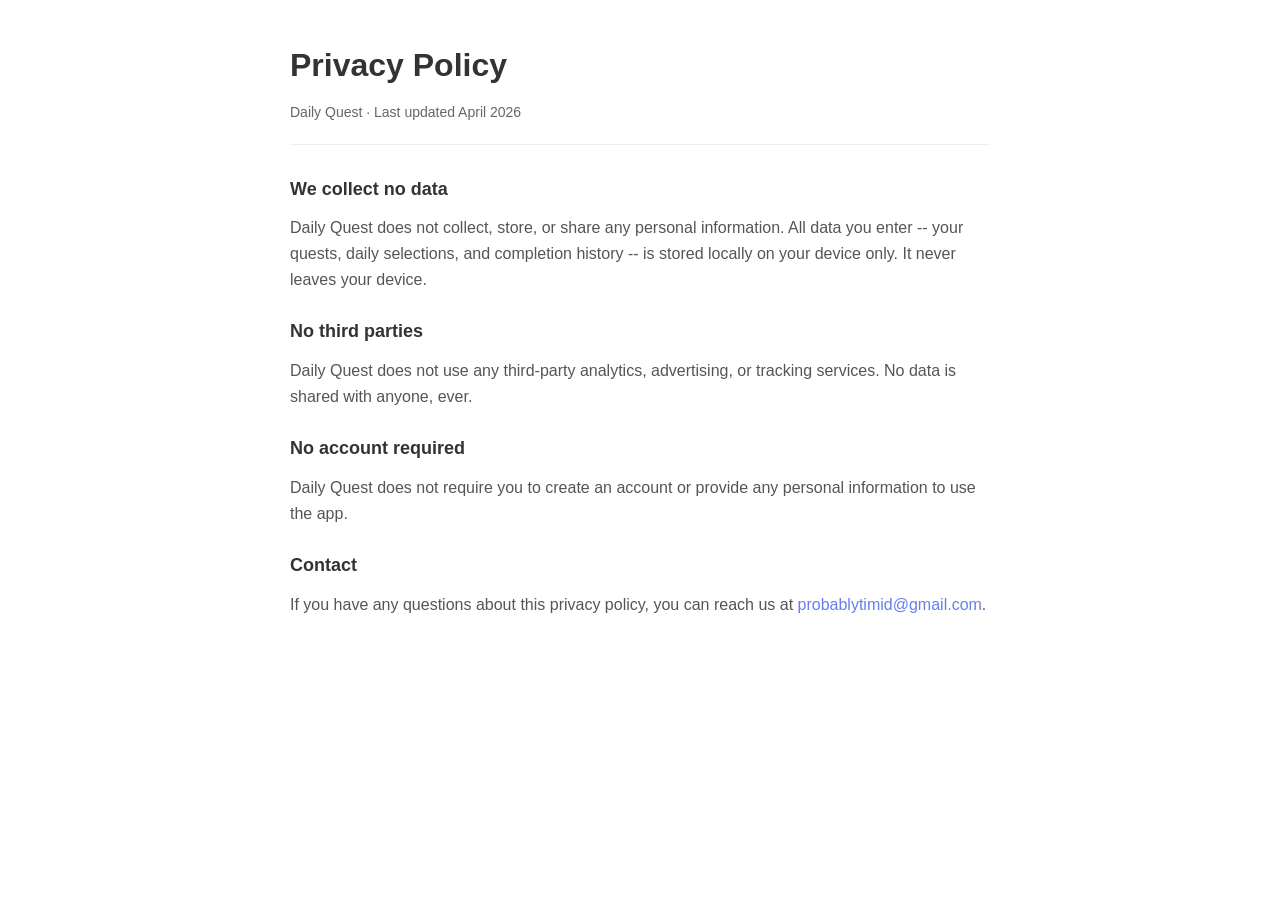
==== index.html @ b24b47f6 "Add privacy policy page and app icon Add a new static privacy policy page (index.html) for Daily Que" ====
<!DOCTYPE html>
<html lang="en">
<head>
    <meta charset="UTF-8">
    <meta name="viewport" content="width=device-width, initial-scale=1.0">
    <title>Daily Quest - Privacy Policy</title>
    <link rel="icon" href="AppIcon.png">
    <style>
        * {
            margin: 0;
            padding: 0;
            box-sizing: border-box;
        }
        
        body {
            font-family: -apple-system, BlinkMacSystemFont, 'Segoe UI', 'Roboto', 'Oxygen', 'Ubuntu', 'Cantarell', sans-serif;
            background: white;
            color: #333;
            line-height: 1.6;
            padding: 40px 20px;
        }
        
        .container {
            max-width: 700px;
            margin: 0 auto;
        }
        
        h1 {
            font-size: 32px;
            font-weight: 600;
            margin-bottom: 10px;
        }
        
        .meta {
            color: #666;
            font-size: 14px;
            margin-bottom: 30px;
            border-bottom: 1px solid #eee;
            padding-bottom: 20px;
        }
        
        h2 {
            font-size: 18px;
            font-weight: 600;
            margin-top: 25px;
            margin-bottom: 12px;
        }
        
        p {
            margin-bottom: 15px;
            color: #555;
        }
        
        a {
            color: #667eea;
            text-decoration: none;
        }
        
        a:hover {
            text-decoration: underline;
        }
    </style>
</head>
<body>
    <div class="container">
        <h1>Privacy Policy</h1>
        <div class="meta">
            Daily Quest · Last updated April 2026
        </div>
        
        <h2>We collect no data</h2>
        <p>Daily Quest does not collect, store, or share any personal information. All data you enter -- your quests, daily selections, and completion history -- is stored locally on your device only. It never leaves your device.</p>
        
        <h2>No third parties</h2>
        <p>Daily Quest does not use any third-party analytics, advertising, or tracking services. No data is shared with anyone, ever.</p>
        
        <h2>No account required</h2>
        <p>Daily Quest does not require you to create an account or provide any personal information to use the app.</p>
        
        <h2>Contact</h2>
        <p>If you have any questions about this privacy policy, you can reach us at <a href="mailto:probablytimid@gmail.com">probablytimid@gmail.com</a>.</p>
    </div>
</body>
</html>
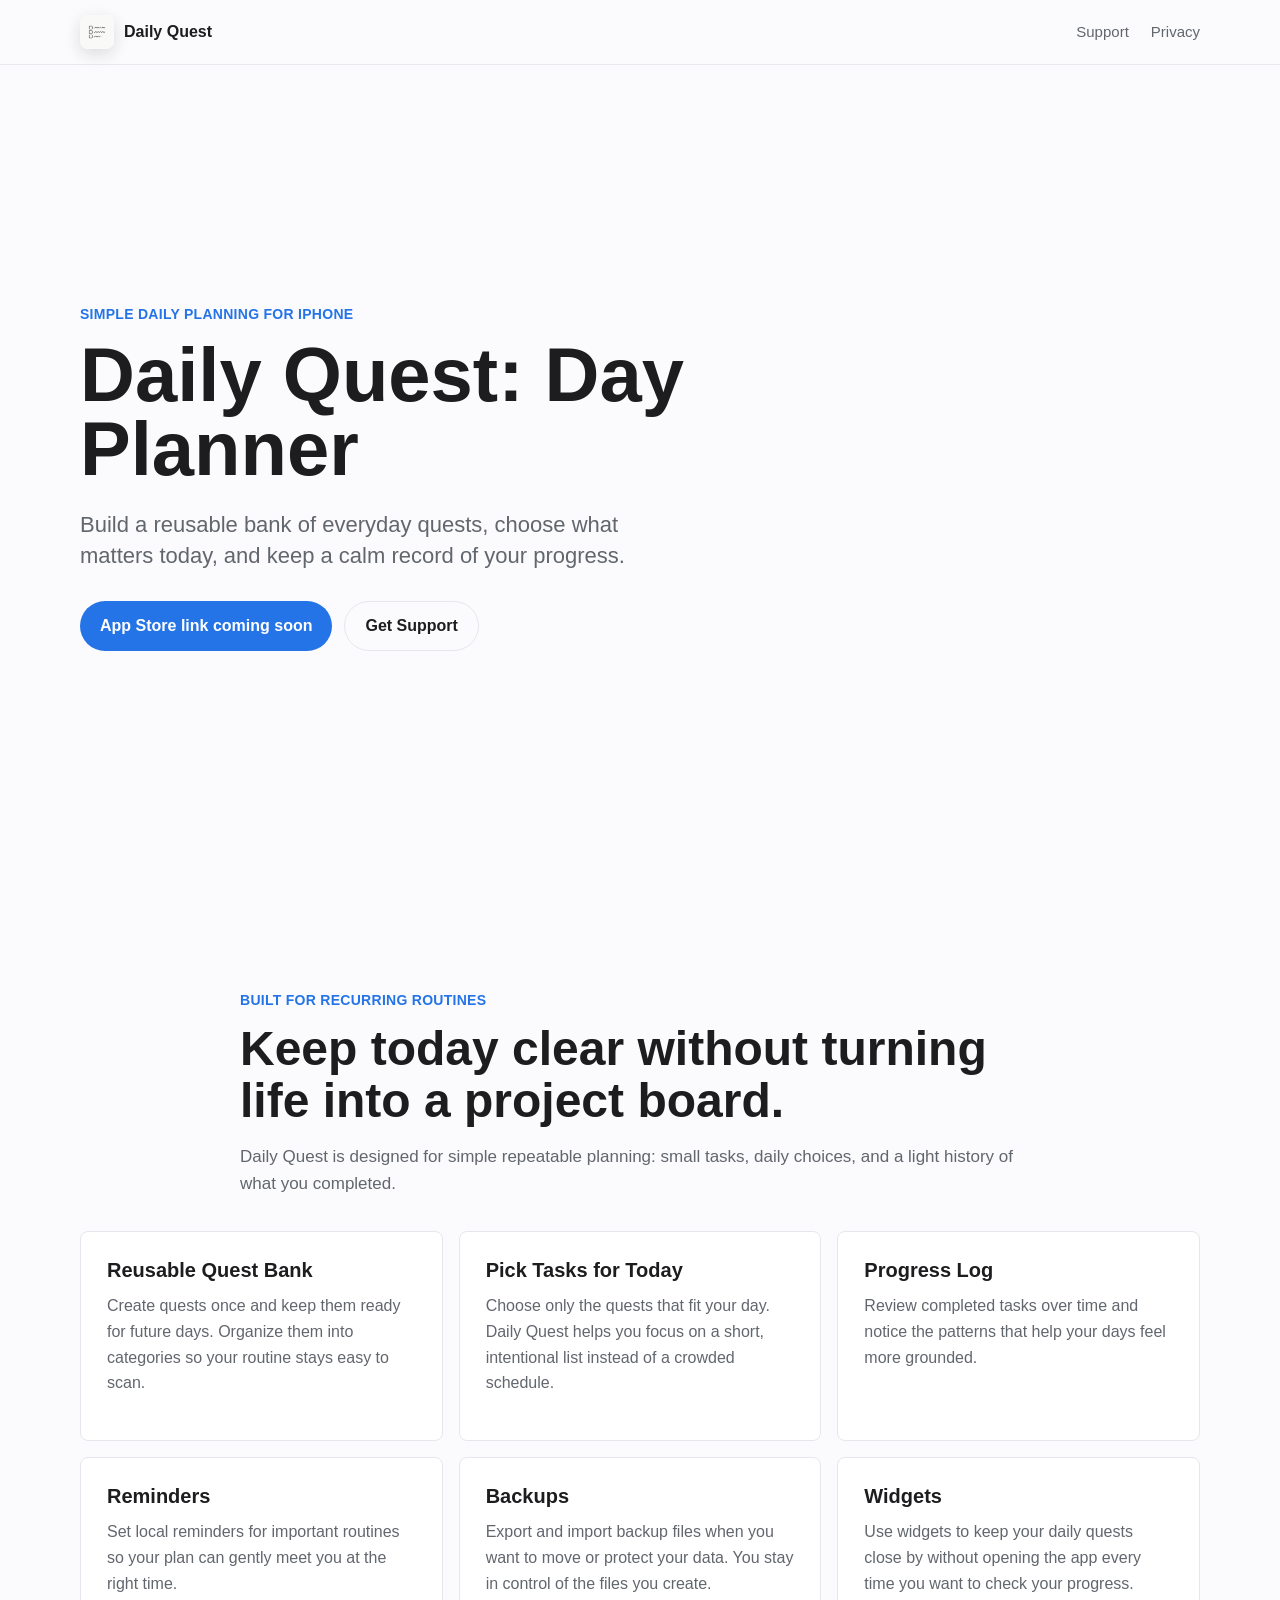
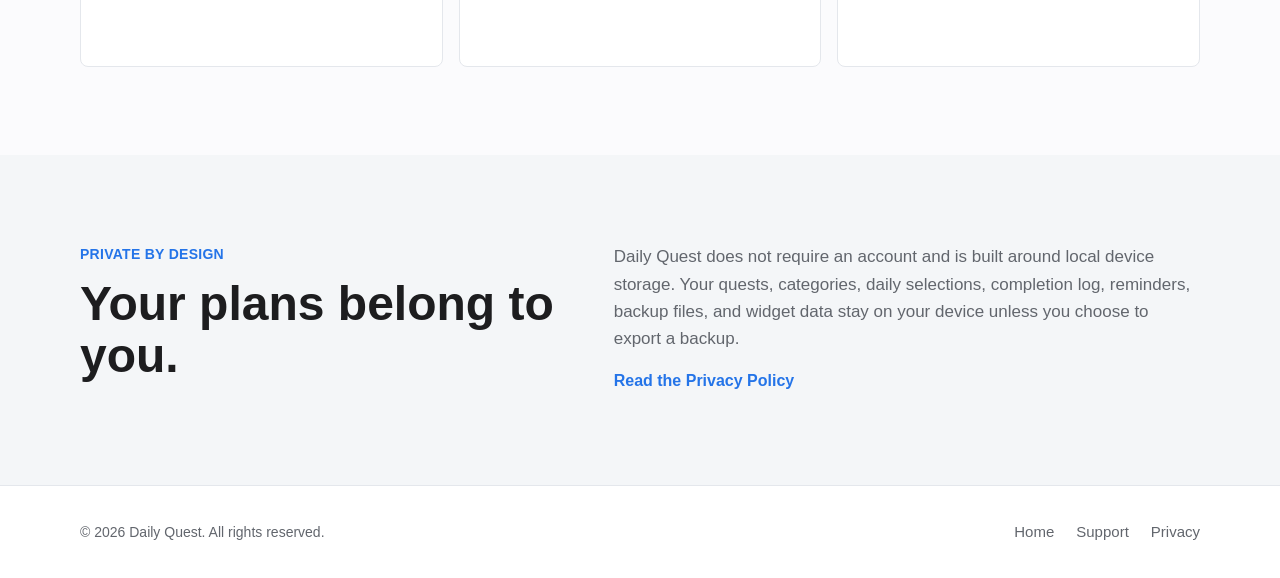
==== commit acd7118f: "Add landing, support, privacy and styles Replace the simple privacy-only index with a full landing p" ====
--- a/index.html
+++ b/index.html
@@ -3,82 +3,101 @@
 <head>
     <meta charset="UTF-8">
     <meta name="viewport" content="width=device-width, initial-scale=1.0">
-    <title>Daily Quest - Privacy Policy</title>
+    <meta name="description" content="Daily Quest: Day Planner is a lightweight iOS app for recurring daily planning, reminders, progress logs, backups, and widgets.">
+    <title>Daily Quest: Day Planner</title>
     <link rel="icon" href="AppIcon.png">
-    <style>
-        * {
-            margin: 0;
-            padding: 0;
-            box-sizing: border-box;
-        }
-        
-        body {
-            font-family: -apple-system, BlinkMacSystemFont, 'Segoe UI', 'Roboto', 'Oxygen', 'Ubuntu', 'Cantarell', sans-serif;
-            background: white;
-            color: #333;
-            line-height: 1.6;
-            padding: 40px 20px;
-        }
-        
-        .container {
-            max-width: 700px;
-            margin: 0 auto;
-        }
-        
-        h1 {
-            font-size: 32px;
-            font-weight: 600;
-            margin-bottom: 10px;
-        }
-        
-        .meta {
-            color: #666;
-            font-size: 14px;
-            margin-bottom: 30px;
-            border-bottom: 1px solid #eee;
-            padding-bottom: 20px;
-        }
-        
-        h2 {
-            font-size: 18px;
-            font-weight: 600;
-            margin-top: 25px;
-            margin-bottom: 12px;
-        }
-        
-        p {
-            margin-bottom: 15px;
-            color: #555;
-        }
-        
-        a {
-            color: #667eea;
-            text-decoration: none;
-        }
-        
-        a:hover {
-            text-decoration: underline;
-        }
-    </style>
+    <link rel="apple-touch-icon" href="AppIcon.png">
+    <link rel="stylesheet" href="styles.css">
 </head>
 <body>
-    <div class="container">
-        <h1>Privacy Policy</h1>
-        <div class="meta">
-            Daily Quest · Last updated April 2026
+    <header class="site-header">
+        <nav class="nav container" aria-label="Main navigation">
+            <a class="brand" href="index.html" aria-label="Daily Quest home">
+                <img src="AppIcon.png" alt="" class="brand-icon">
+                <span>Daily Quest</span>
+            </a>
+            <div class="nav-links">
+                <a href="support.html">Support</a>
+                <a href="privacy.html">Privacy</a>
+            </div>
+        </nav>
+    </header>
+
+    <main>
+        <section class="hero container">
+            <div class="hero-copy">
+                <p class="eyebrow">Simple daily planning for iPhone</p>
+                <h1>Daily Quest: Day Planner</h1>
+                <p class="hero-subtitle">Build a reusable bank of everyday quests, choose what matters today, and keep a calm record of your progress.</p>
+                <div class="hero-actions">
+                    <!-- Replace the App Store button link with your App Store URL when your listing is ready. -->
+                    <a class="button button-primary" href="#" aria-label="App Store link placeholder">App Store link coming soon</a>
+                    <a class="button button-secondary" href="support.html">Get Support</a>
+                </div>
+            </div>
+            <div class="hero-visual" aria-hidden="true">
+                <!-- Replace this placeholder with a real Daily Quest app screenshot when available. -->
+            </div>
+        </section>
+
+        <section class="section">
+            <div class="container section-heading">
+                <p class="eyebrow">Built for recurring routines</p>
+                <h2>Keep today clear without turning life into a project board.</h2>
+                <p>Daily Quest is designed for simple repeatable planning: small tasks, daily choices, and a light history of what you completed.</p>
+            </div>
+
+            <div class="container feature-grid">
+                <article class="feature-card">
+                    <h3>Reusable Quest Bank</h3>
+                    <p>Create quests once and keep them ready for future days. Organize them into categories so your routine stays easy to scan.</p>
+                </article>
+                <article class="feature-card">
+                    <h3>Pick Tasks for Today</h3>
+                    <p>Choose only the quests that fit your day. Daily Quest helps you focus on a short, intentional list instead of a crowded schedule.</p>
+                </article>
+                <article class="feature-card">
+                    <h3>Progress Log</h3>
+                    <p>Review completed tasks over time and notice the patterns that help your days feel more grounded.</p>
+                </article>
+                <article class="feature-card">
+                    <h3>Reminders</h3>
+                    <p>Set local reminders for important routines so your plan can gently meet you at the right time.</p>
+                </article>
+                <article class="feature-card">
+                    <h3>Backups</h3>
+                    <p>Export and import backup files when you want to move or protect your data. You stay in control of the files you create.</p>
+                </article>
+                <article class="feature-card">
+                    <h3>Widgets</h3>
+                    <p>Use widgets to keep your daily quests close by without opening the app every time you want to check your progress.</p>
+                </article>
+            </div>
+        </section>
+
+        <section class="section section-soft">
+            <div class="container split">
+                <div>
+                    <p class="eyebrow">Private by design</p>
+                    <h2>Your plans belong to you.</h2>
+                </div>
+                <div>
+                    <p>Daily Quest does not require an account and is built around local device storage. Your quests, categories, daily selections, completion log, reminders, backup files, and widget data stay on your device unless you choose to export a backup.</p>
+                    <a class="text-link" href="privacy.html">Read the Privacy Policy</a>
+                </div>
+            </div>
+        </section>
+    </main>
+
+    <footer class="site-footer">
+        <div class="container footer-inner">
+            <p>&copy; 2026 Daily Quest. All rights reserved.</p>
+            <div class="footer-links">
+                <a href="index.html">Home</a>
+                <a href="support.html">Support</a>
+                <a href="privacy.html">Privacy</a>
+            </div>
         </div>
-        
-        <h2>We collect no data</h2>
-        <p>Daily Quest does not collect, store, or share any personal information. All data you enter -- your quests, daily selections, and completion history -- is stored locally on your device only. It never leaves your device.</p>
-        
-        <h2>No third parties</h2>
-        <p>Daily Quest does not use any third-party analytics, advertising, or tracking services. No data is shared with anyone, ever.</p>
-        
-        <h2>No account required</h2>
-        <p>Daily Quest does not require you to create an account or provide any personal information to use the app.</p>
-        
-        <h2>Contact</h2>
-        <p>If you have any questions about this privacy policy, you can reach us at <a href="mailto:probablytimid@gmail.com">probablytimid@gmail.com</a>.</p>
-    </div>
+    </footer>
 </body>
 </html>
--- a/styles.css
+++ b/styles.css
@@ -0,0 +1,385 @@
+:root {
+    --bg: #fbfbfd;
+    --surface: #ffffff;
+    --surface-soft: #f4f6f8;
+    --text: #1d1d1f;
+    --muted: #62666d;
+    --line: #e4e7ec;
+    --accent: #2474e8;
+    --accent-dark: #1657b8;
+    --shadow: 0 18px 45px rgba(29, 29, 31, 0.08);
+    --radius: 8px;
+    --max-width: 1120px;
+}
+
+* {
+    box-sizing: border-box;
+}
+
+html {
+    scroll-behavior: smooth;
+}
+
+body {
+    margin: 0;
+    font-family: -apple-system, BlinkMacSystemFont, "SF Pro Display", "Segoe UI", Roboto, Helvetica, Arial, sans-serif;
+    background: var(--bg);
+    color: var(--text);
+    line-height: 1.6;
+    letter-spacing: 0;
+}
+
+img {
+    max-width: 100%;
+    display: block;
+}
+
+a {
+    color: var(--accent);
+    text-decoration: none;
+}
+
+a:hover {
+    color: var(--accent-dark);
+}
+
+.container {
+    width: min(100% - 40px, var(--max-width));
+    margin: 0 auto;
+}
+
+.narrow {
+    width: min(100% - 40px, 760px);
+}
+
+.site-header {
+    position: sticky;
+    top: 0;
+    z-index: 10;
+    background: rgba(251, 251, 253, 0.86);
+    border-bottom: 1px solid rgba(228, 231, 236, 0.8);
+    backdrop-filter: saturate(180%) blur(18px);
+}
+
+.nav {
+    min-height: 64px;
+    display: flex;
+    align-items: center;
+    justify-content: space-between;
+    gap: 24px;
+}
+
+.brand {
+    display: inline-flex;
+    align-items: center;
+    gap: 10px;
+    color: var(--text);
+    font-weight: 650;
+}
+
+.brand:hover {
+    color: var(--text);
+}
+
+.brand-icon {
+    width: 34px;
+    height: 34px;
+    border-radius: 8px;
+    box-shadow: 0 5px 16px rgba(29, 29, 31, 0.14);
+}
+
+.nav-links,
+.footer-links {
+    display: flex;
+    align-items: center;
+    gap: 22px;
+}
+
+.nav-links a,
+.footer-links a {
+    color: var(--muted);
+    font-size: 15px;
+}
+
+.nav-links a:hover,
+.nav-links a[aria-current="page"],
+.footer-links a:hover {
+    color: var(--text);
+}
+
+.hero {
+    min-height: calc(100vh - 64px);
+    display: flex;
+    align-items: center;
+    padding: 76px 0 88px;
+}
+
+.hero-copy {
+    max-width: 650px;
+}
+
+.eyebrow {
+    margin: 0 0 12px;
+    color: var(--accent);
+    font-size: 14px;
+    font-weight: 700;
+    letter-spacing: 0.02em;
+    text-transform: uppercase;
+}
+
+h1,
+h2,
+h3,
+p {
+    overflow-wrap: anywhere;
+}
+
+h1 {
+    margin: 0;
+    color: var(--text);
+    font-size: clamp(44px, 7vw, 76px);
+    line-height: 0.98;
+    font-weight: 760;
+}
+
+h2 {
+    margin: 0 0 16px;
+    font-size: clamp(30px, 4vw, 48px);
+    line-height: 1.08;
+    font-weight: 720;
+}
+
+h3 {
+    margin: 0 0 10px;
+    font-size: 20px;
+    line-height: 1.25;
+}
+
+p {
+    margin: 0 0 16px;
+    color: var(--muted);
+    font-size: 17px;
+}
+
+.hero-subtitle {
+    max-width: 570px;
+    margin-top: 22px;
+    font-size: 22px;
+    line-height: 1.42;
+}
+
+.hero-actions {
+    display: flex;
+    flex-wrap: wrap;
+    gap: 12px;
+    margin-top: 30px;
+}
+
+.button {
+    display: inline-flex;
+    min-height: 46px;
+    align-items: center;
+    justify-content: center;
+    border-radius: 999px;
+    padding: 11px 20px;
+    font-size: 16px;
+    font-weight: 650;
+    transition: transform 160ms ease, background 160ms ease, border-color 160ms ease;
+}
+
+.button:hover {
+    transform: translateY(-1px);
+}
+
+.button-primary {
+    background: var(--accent);
+    color: #ffffff;
+}
+
+.button-primary:hover {
+    background: var(--accent-dark);
+    color: #ffffff;
+}
+
+.button-secondary {
+    background: transparent;
+    border: 1px solid var(--line);
+    color: var(--text);
+}
+
+.button-secondary:hover {
+    border-color: #c8ced8;
+    color: var(--text);
+}
+
+.fine-print,
+.policy-date {
+    font-size: 14px;
+    color: #7b8088;
+}
+
+.section {
+    padding: 88px 0;
+}
+
+.section-soft {
+    background: var(--surface-soft);
+}
+
+.section-heading {
+    max-width: 800px;
+    margin-bottom: 34px;
+}
+
+.feature-grid {
+    display: grid;
+    grid-template-columns: repeat(3, minmax(0, 1fr));
+    gap: 16px;
+}
+
+.feature-card {
+    min-height: 210px;
+    padding: 26px;
+    border: 1px solid var(--line);
+    border-radius: var(--radius);
+    background: var(--surface);
+}
+
+.feature-card p,
+.faq-item p,
+.policy p {
+    font-size: 16px;
+}
+
+.split {
+    display: grid;
+    grid-template-columns: minmax(0, 0.9fr) minmax(0, 1.1fr);
+    gap: 54px;
+    align-items: start;
+}
+
+.text-link {
+    display: inline-flex;
+    align-items: center;
+    font-weight: 650;
+}
+
+.page-main {
+    padding: 72px 0 88px;
+}
+
+.page-hero {
+    padding-bottom: 32px;
+    border-bottom: 1px solid var(--line);
+}
+
+.page-hero h1 {
+    margin-bottom: 20px;
+    font-size: clamp(38px, 6vw, 60px);
+    line-height: 1.04;
+}
+
+.content-section,
+.policy section {
+    padding: 34px 0;
+    border-bottom: 1px solid var(--line);
+}
+
+.content-section h2,
+.policy h2 {
+    font-size: 28px;
+}
+
+.faq-item {
+    padding: 20px 0;
+}
+
+.faq-item + .faq-item {
+    border-top: 1px solid var(--line);
+}
+
+.site-footer {
+    border-top: 1px solid var(--line);
+    background: var(--surface);
+}
+
+.footer-inner {
+    min-height: 92px;
+    display: flex;
+    align-items: center;
+    justify-content: space-between;
+    gap: 24px;
+}
+
+.footer-inner p {
+    margin: 0;
+    font-size: 14px;
+}
+
+@media (max-width: 860px) {
+    .hero {
+        min-height: auto;
+        padding: 54px 0 72px;
+    }
+
+    .feature-grid,
+    .split {
+        grid-template-columns: 1fr;
+    }
+}
+
+@media (max-width: 620px) {
+    .container,
+    .narrow {
+        width: min(100% - 28px, var(--max-width));
+    }
+
+    .nav {
+        min-height: 58px;
+        gap: 14px;
+    }
+
+    .brand span {
+        max-width: 118px;
+        white-space: nowrap;
+        overflow: hidden;
+        text-overflow: ellipsis;
+    }
+
+    .nav-links,
+    .footer-links {
+        gap: 14px;
+    }
+
+    .nav-links a,
+    .footer-links a {
+        font-size: 14px;
+    }
+
+    h1 {
+        font-size: clamp(38px, 13vw, 52px);
+    }
+
+    .hero-subtitle {
+        font-size: 19px;
+    }
+
+    .button {
+        width: 100%;
+    }
+
+    .section {
+        padding: 64px 0;
+    }
+
+    .feature-card {
+        min-height: auto;
+        padding: 22px;
+    }
+
+    .footer-inner {
+        padding: 24px 0;
+        align-items: flex-start;
+        flex-direction: column;
+    }
+}
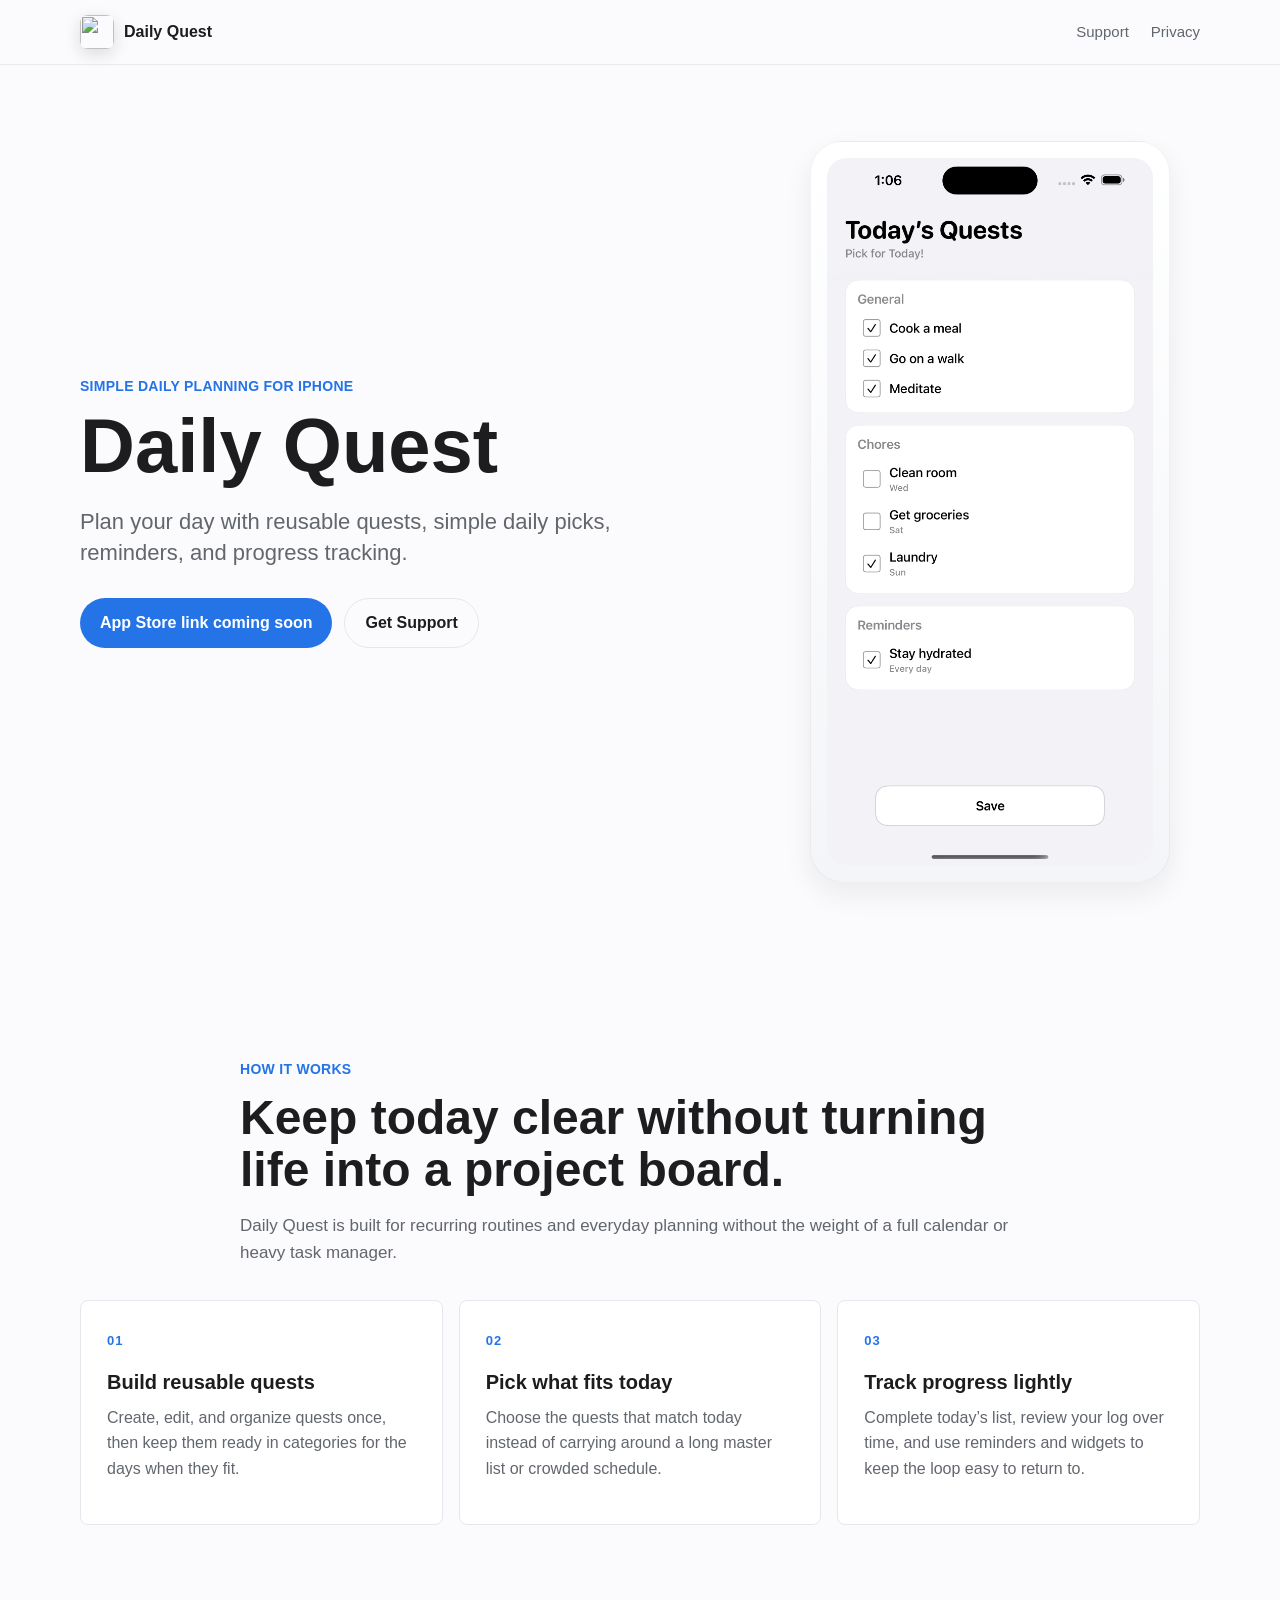
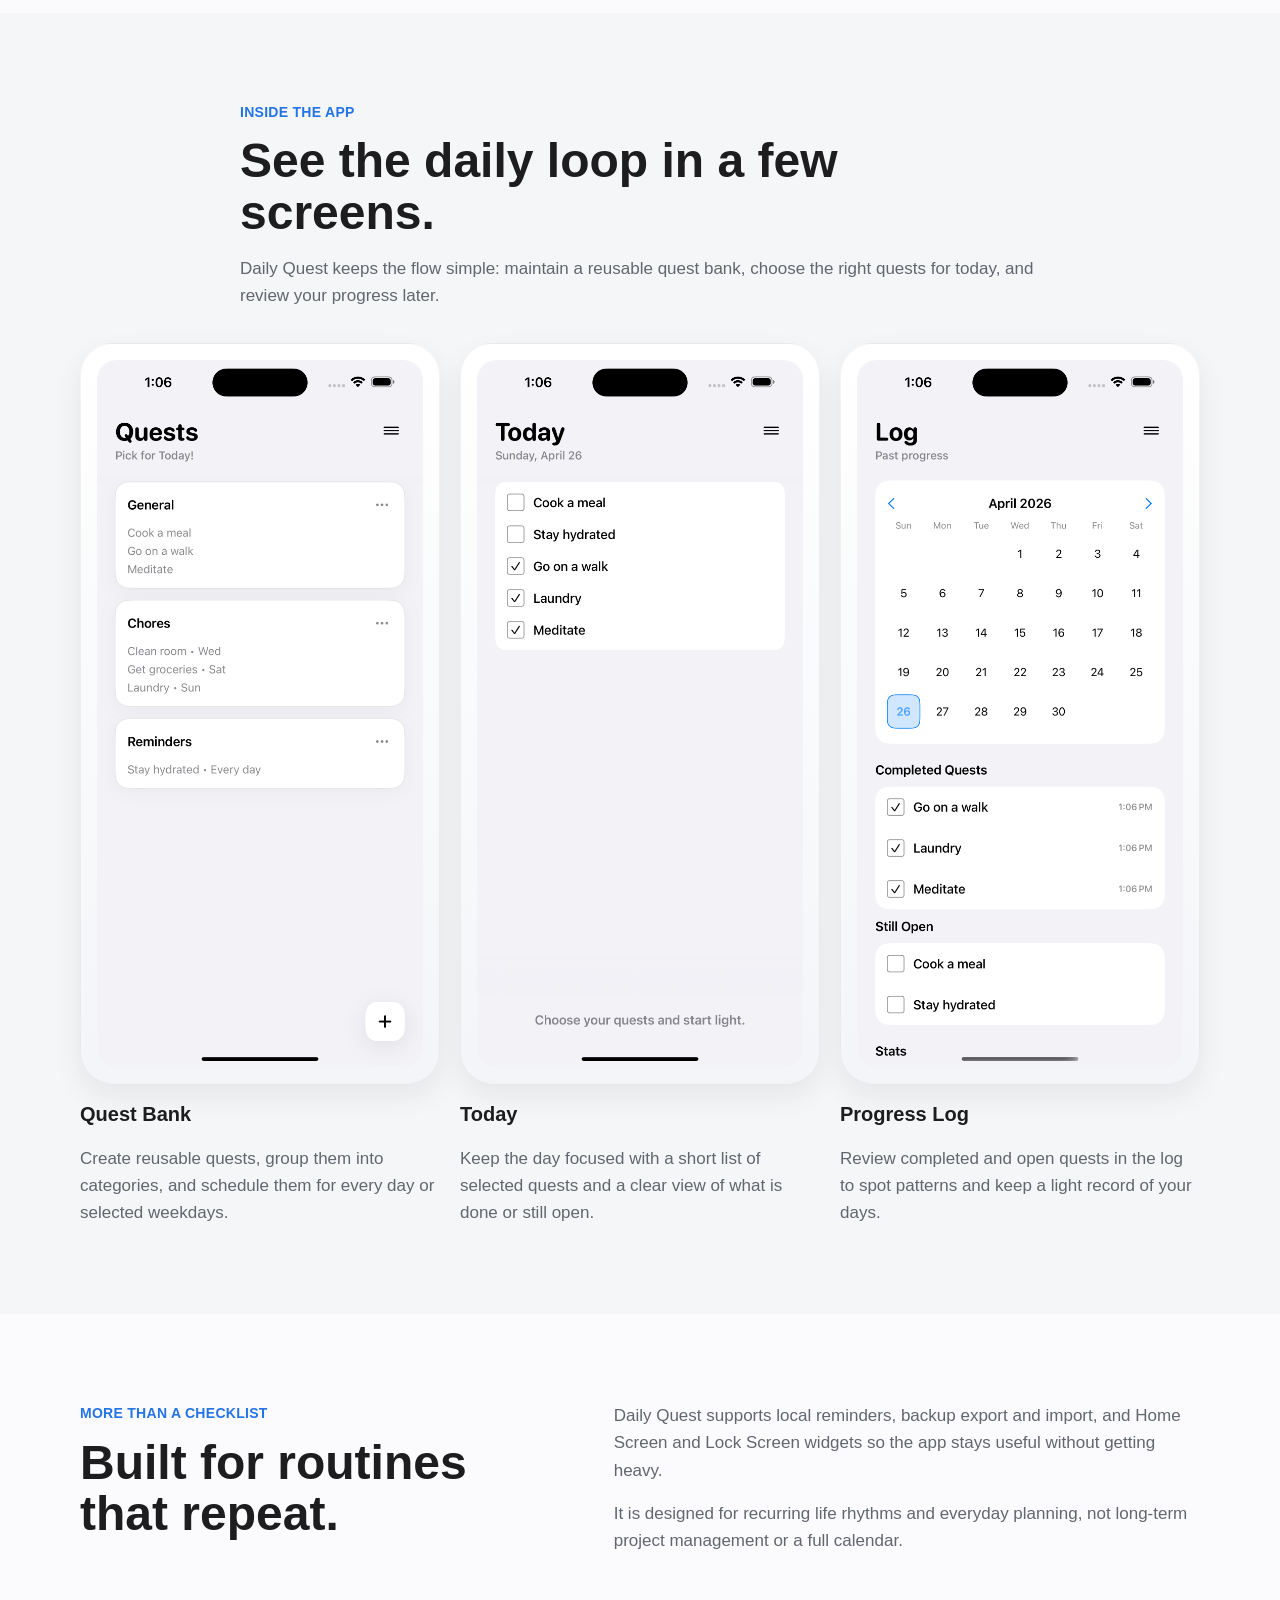
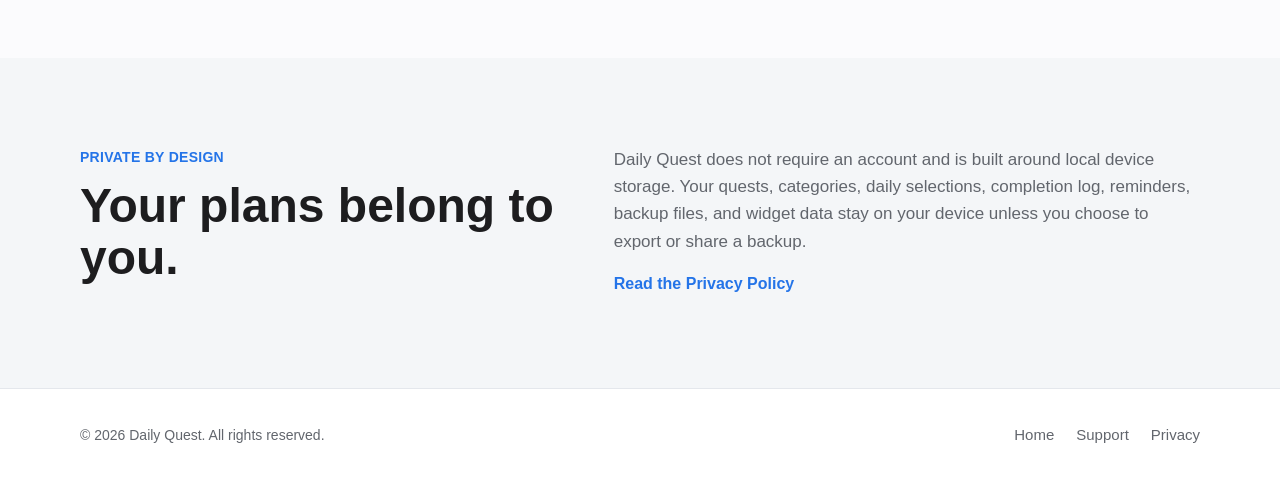
==== commit 1e315460: "Update site copy, images, and layout Refactors the marketing site: shortens product name and updates" ====
--- a/index.html
+++ b/index.html
@@ -3,17 +3,17 @@
 <head>
     <meta charset="UTF-8">
     <meta name="viewport" content="width=device-width, initial-scale=1.0">
-    <meta name="description" content="Daily Quest: Day Planner is a lightweight iOS app for recurring daily planning, reminders, progress logs, backups, and widgets.">
-    <title>Daily Quest: Day Planner</title>
-    <link rel="icon" href="AppIcon.png">
-    <link rel="apple-touch-icon" href="AppIcon.png">
+    <meta name="description" content="Plan your day with reusable quests, simple daily picks, reminders, and progress tracking.">
+    <title>Daily Quest</title>
+    <link rel="icon" href="Assets.xcassets/AppIcon.appiconset/AppIcon.png">
+    <link rel="apple-touch-icon" href="Assets.xcassets/AppIcon.appiconset/AppIcon.png">
     <link rel="stylesheet" href="styles.css">
 </head>
 <body>
     <header class="site-header">
         <nav class="nav container" aria-label="Main navigation">
             <a class="brand" href="index.html" aria-label="Daily Quest home">
-                <img src="AppIcon.png" alt="" class="brand-icon">
+                <img src="Assets.xcassets/AppIcon.appiconset/AppIcon.png" alt="" class="brand-icon">
                 <span>Daily Quest</span>
             </a>
             <div class="nav-links">
@@ -27,51 +27,89 @@
         <section class="hero container">
             <div class="hero-copy">
                 <p class="eyebrow">Simple daily planning for iPhone</p>
-                <h1>Daily Quest: Day Planner</h1>
-                <p class="hero-subtitle">Build a reusable bank of everyday quests, choose what matters today, and keep a calm record of your progress.</p>
+                <h1>Daily Quest</h1>
+                <p class="hero-subtitle">Plan your day with reusable quests, simple daily picks, reminders, and progress tracking.</p>
                 <div class="hero-actions">
                     <!-- Replace the App Store button link with your App Store URL when your listing is ready. -->
                     <a class="button button-primary" href="#" aria-label="App Store link placeholder">App Store link coming soon</a>
                     <a class="button button-secondary" href="support.html">Get Support</a>
                 </div>
             </div>
-            <div class="hero-visual" aria-hidden="true">
-                <!-- Replace this placeholder with a real Daily Quest app screenshot when available. -->
+            <div class="hero-visual">
+                <div class="device-frame hero-device">
+                    <img src="site-images/initial_picker.png" alt="Daily Quest pick for today screen showing reusable quests grouped into General, Chores, and Reminders." class="app-shot">
+                </div>
             </div>
         </section>
 
         <section class="section">
             <div class="container section-heading">
-                <p class="eyebrow">Built for recurring routines</p>
+                <p class="eyebrow">How it works</p>
                 <h2>Keep today clear without turning life into a project board.</h2>
-                <p>Daily Quest is designed for simple repeatable planning: small tasks, daily choices, and a light history of what you completed.</p>
+                <p>Daily Quest is built for recurring routines and everyday planning without the weight of a full calendar or heavy task manager.</p>
             </div>
 
             <div class="container feature-grid">
                 <article class="feature-card">
-                    <h3>Reusable Quest Bank</h3>
-                    <p>Create quests once and keep them ready for future days. Organize them into categories so your routine stays easy to scan.</p>
+                    <span class="feature-number">01</span>
+                    <h3>Build reusable quests</h3>
+                    <p>Create, edit, and organize quests once, then keep them ready in categories for the days when they fit.</p>
                 </article>
                 <article class="feature-card">
-                    <h3>Pick Tasks for Today</h3>
-                    <p>Choose only the quests that fit your day. Daily Quest helps you focus on a short, intentional list instead of a crowded schedule.</p>
+                    <span class="feature-number">02</span>
+                    <h3>Pick what fits today</h3>
+                    <p>Choose the quests that match today instead of carrying around a long master list or crowded schedule.</p>
                 </article>
                 <article class="feature-card">
+                    <span class="feature-number">03</span>
+                    <h3>Track progress lightly</h3>
+                    <p>Complete today’s list, review your log over time, and use reminders and widgets to keep the loop easy to return to.</p>
+                </article>
+            </div>
+        </section>
+
+        <section class="section section-soft">
+            <div class="container section-heading">
+                <p class="eyebrow">Inside the app</p>
+                <h2>See the daily loop in a few screens.</h2>
+                <p>Daily Quest keeps the flow simple: maintain a reusable quest bank, choose the right quests for today, and review your progress later.</p>
+            </div>
+
+            <div class="container screenshot-grid">
+                <article class="screenshot-card">
+                    <div class="device-frame">
+                        <img src="site-images/quests.png" alt="Daily Quest quest bank screen with reusable quests grouped into categories." class="app-shot">
+                    </div>
+                    <h3>Quest Bank</h3>
+                    <p>Create reusable quests, group them into categories, and schedule them for every day or selected weekdays.</p>
+                </article>
+                <article class="screenshot-card">
+                    <div class="device-frame">
+                        <img src="site-images/today.png" alt="Daily Quest today screen showing the selected quests for the current day." class="app-shot app-shot-today">
+                    </div>
+                    <h3>Today</h3>
+                    <p>Keep the day focused with a short list of selected quests and a clear view of what is done or still open.</p>
+                </article>
+                <article class="screenshot-card">
+                    <div class="device-frame">
+                        <img src="site-images/log.png" alt="Daily Quest log screen showing the monthly calendar and completed and open quests for a selected day." class="app-shot">
+                    </div>
                     <h3>Progress Log</h3>
-                    <p>Review completed tasks over time and notice the patterns that help your days feel more grounded.</p>
+                    <p>Review completed and open quests in the log to spot patterns and keep a light record of your days.</p>
                 </article>
-                <article class="feature-card">
-                    <h3>Reminders</h3>
-                    <p>Set local reminders for important routines so your plan can gently meet you at the right time.</p>
-                </article>
-                <article class="feature-card">
-                    <h3>Backups</h3>
-                    <p>Export and import backup files when you want to move or protect your data. You stay in control of the files you create.</p>
-                </article>
-                <article class="feature-card">
-                    <h3>Widgets</h3>
-                    <p>Use widgets to keep your daily quests close by without opening the app every time you want to check your progress.</p>
-                </article>
+            </div>
+        </section>
+
+        <section class="section">
+            <div class="container split">
+                <div>
+                    <p class="eyebrow">More than a checklist</p>
+                    <h2>Built for routines that repeat.</h2>
+                </div>
+                <div>
+                    <p>Daily Quest supports local reminders, backup export and import, and Home Screen and Lock Screen widgets so the app stays useful without getting heavy.</p>
+                    <p>It is designed for recurring life rhythms and everyday planning, not long-term project management or a full calendar.</p>
+                </div>
             </div>
         </section>
 
@@ -82,7 +120,7 @@
                     <h2>Your plans belong to you.</h2>
                 </div>
                 <div>
-                    <p>Daily Quest does not require an account and is built around local device storage. Your quests, categories, daily selections, completion log, reminders, backup files, and widget data stay on your device unless you choose to export a backup.</p>
+                    <p>Daily Quest does not require an account and is built around local device storage. Your quests, categories, daily selections, completion log, reminders, backup files, and widget data stay on your device unless you choose to export or share a backup.</p>
                     <a class="text-link" href="privacy.html">Read the Privacy Policy</a>
                 </div>
             </div>
--- a/styles.css
+++ b/styles.css
@@ -109,13 +109,24 @@
 
 .hero {
     min-height: calc(100vh - 64px);
-    display: flex;
-    align-items: center;
+    display: grid;
+    grid-template-columns: minmax(0, 1fr) minmax(320px, 420px);
+    align-items: center;
+    gap: 48px;
     padding: 76px 0 88px;
 }
 
 .hero-copy {
     max-width: 650px;
+}
+
+.hero-visual {
+    display: flex;
+    justify-content: center;
+}
+
+.hero-device {
+    width: min(100%, 360px);
 }
 
 .eyebrow {
@@ -238,11 +249,54 @@
 }
 
 .feature-card {
-    min-height: 210px;
+    min-height: 190px;
     padding: 26px;
     border: 1px solid var(--line);
     border-radius: var(--radius);
     background: var(--surface);
+}
+
+.feature-number {
+    display: inline-block;
+    margin-bottom: 18px;
+    color: var(--accent);
+    font-size: 13px;
+    font-weight: 700;
+    letter-spacing: 0.08em;
+}
+
+.screenshot-grid {
+    display: grid;
+    grid-template-columns: repeat(3, minmax(0, 1fr));
+    gap: 20px;
+}
+
+.screenshot-card {
+    display: flex;
+    flex-direction: column;
+    gap: 18px;
+}
+
+.screenshot-card h3,
+.screenshot-card p {
+    margin-bottom: 0;
+}
+
+.device-frame {
+    padding: 16px;
+    border: 1px solid rgba(29, 29, 31, 0.05);
+    border-radius: 32px;
+    background: linear-gradient(180deg, #ffffff 0%, #f3f5f8 100%);
+    box-shadow: 0 12px 28px rgba(29, 29, 31, 0.07);
+}
+
+.app-shot {
+    width: 100%;
+    border-radius: 20px;
+}
+
+.app-shot-today {
+    object-position: top center;
 }
 
 .feature-card p,
@@ -319,12 +373,22 @@
 @media (max-width: 860px) {
     .hero {
         min-height: auto;
+        grid-template-columns: 1fr;
         padding: 54px 0 72px;
     }
 
     .feature-grid,
-    .split {
+    .split,
+    .screenshot-grid {
         grid-template-columns: 1fr;
+    }
+
+    .hero-visual {
+        justify-content: flex-start;
+    }
+
+    .hero-device {
+        max-width: 340px;
     }
 }
 
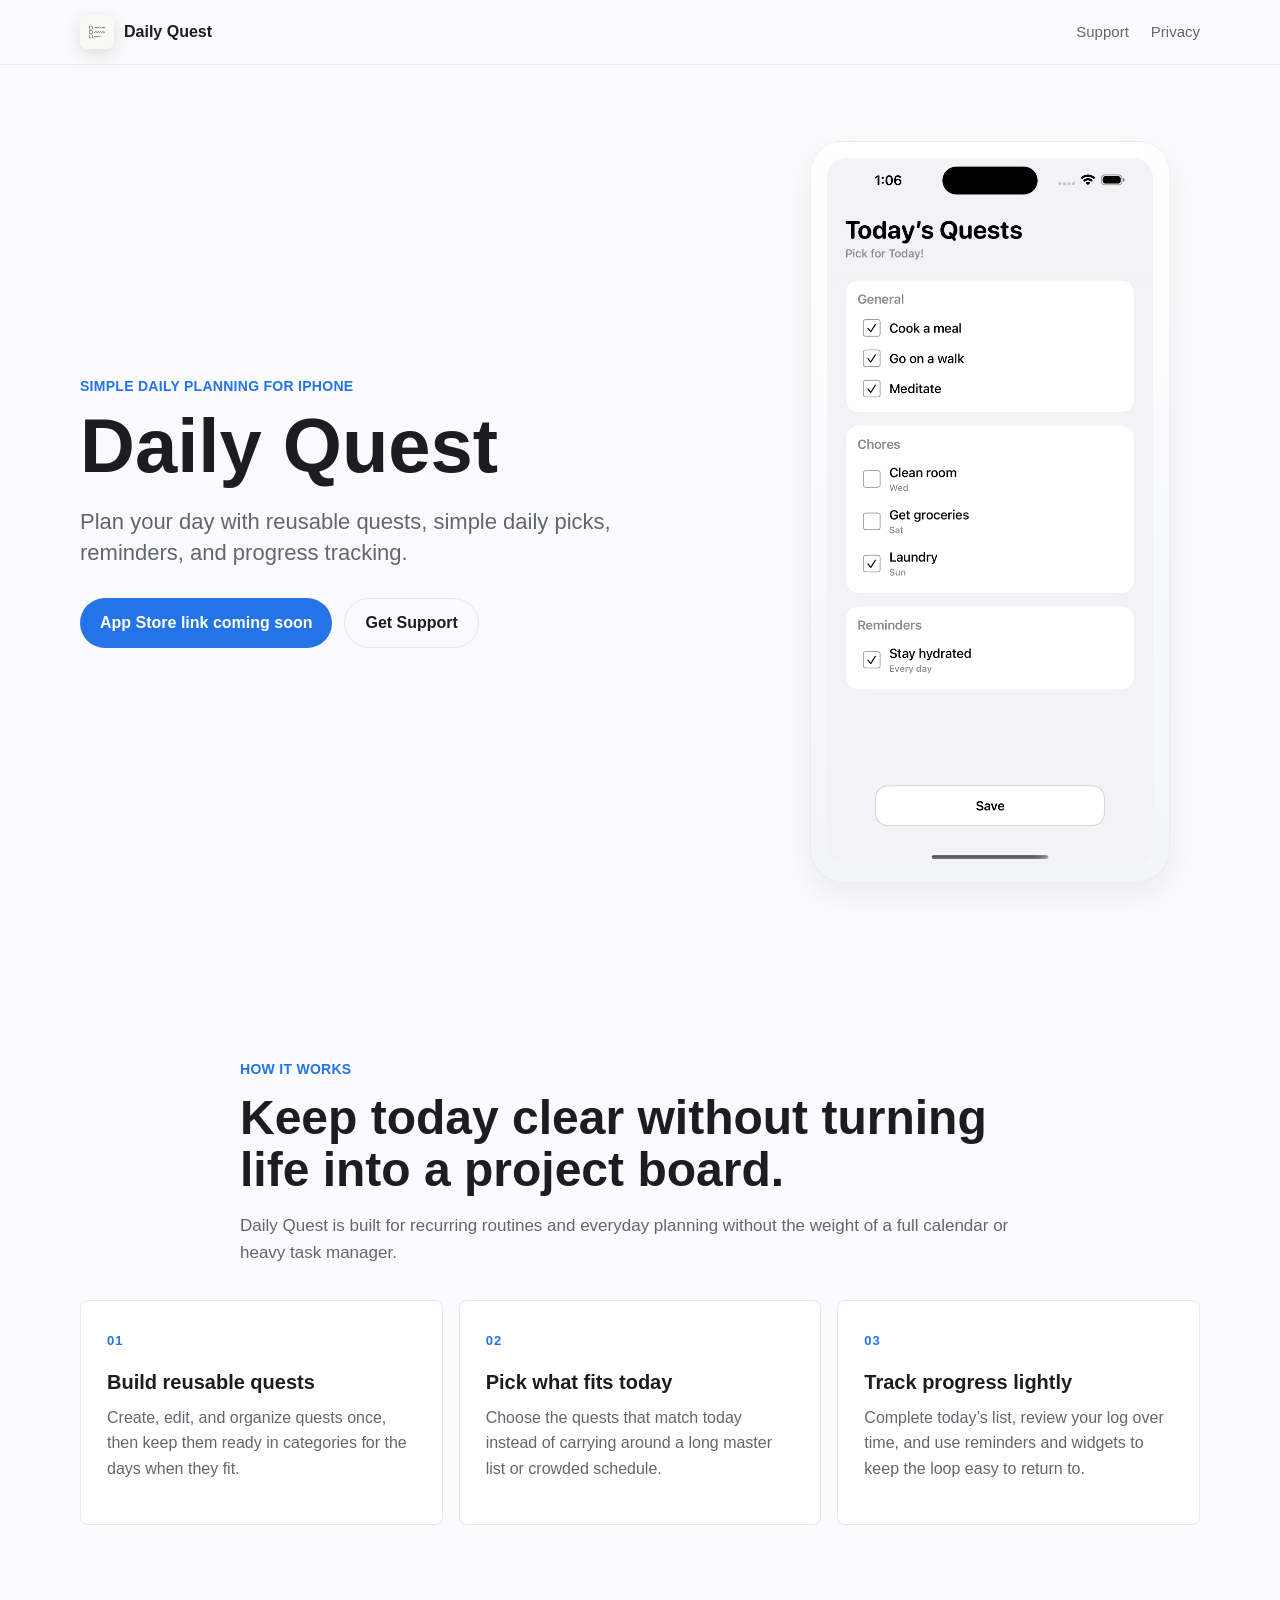
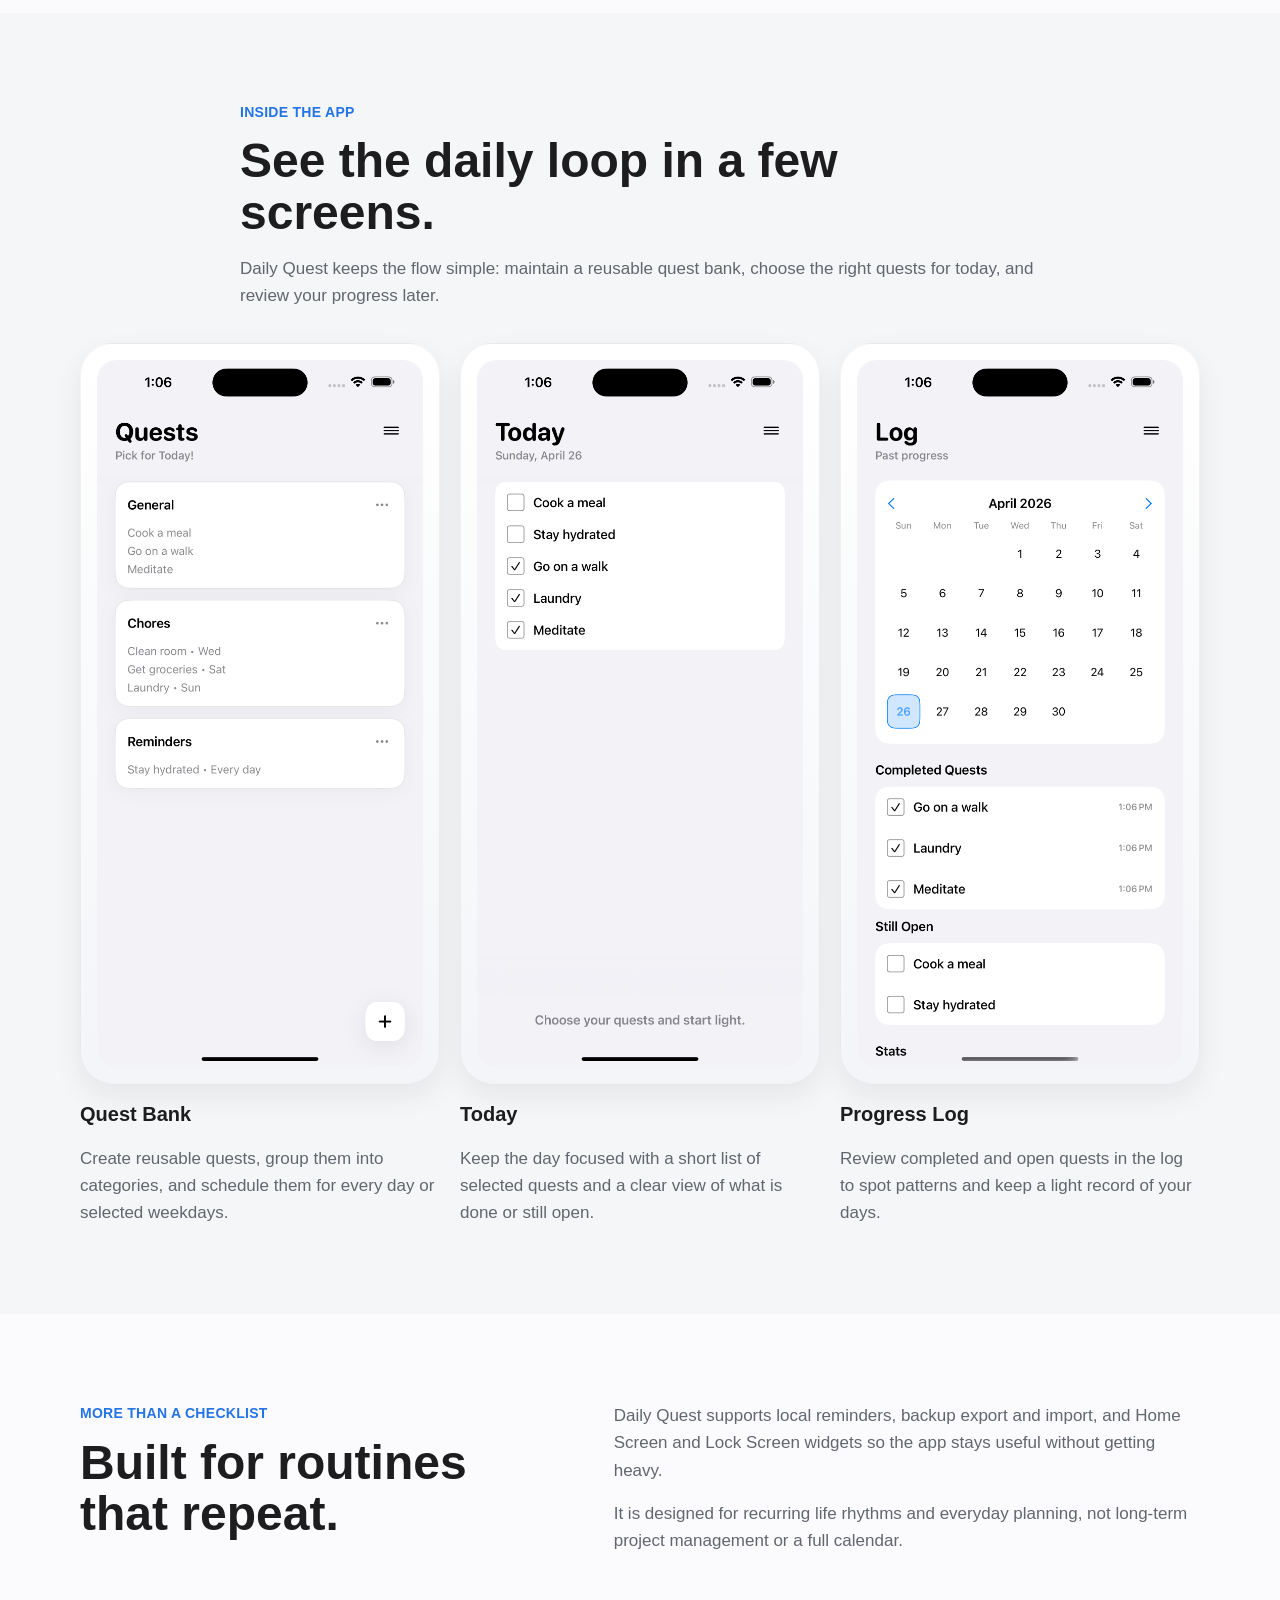
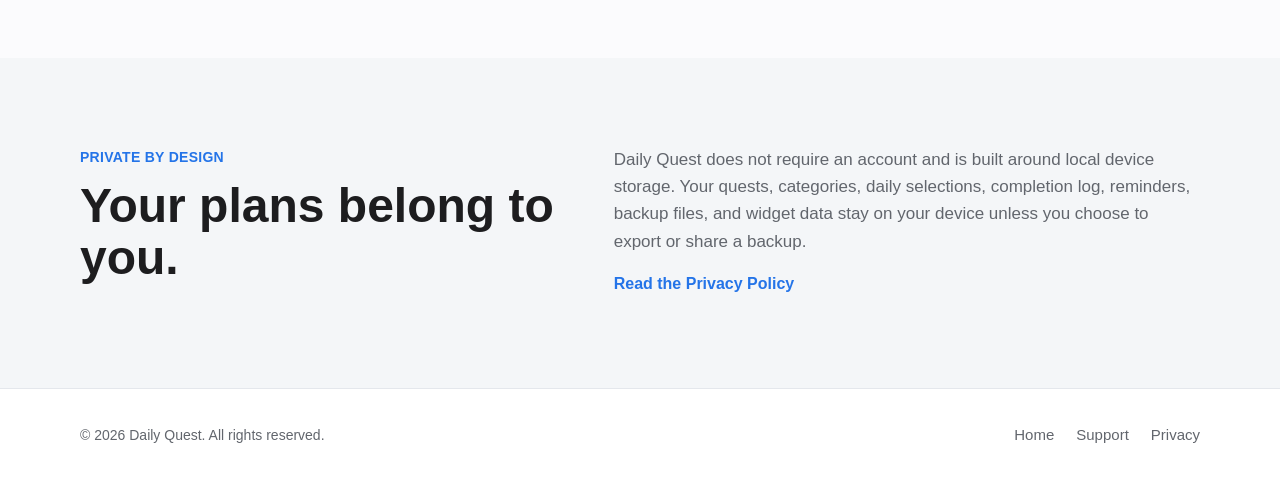
==== commit f8bf47b2: "Update icon paths to site-images/AppIcon.png Replace references to the Xcode asset catalog (Assets.x" ====
--- a/index.html
+++ b/index.html
@@ -5,15 +5,15 @@
     <meta name="viewport" content="width=device-width, initial-scale=1.0">
     <meta name="description" content="Plan your day with reusable quests, simple daily picks, reminders, and progress tracking.">
     <title>Daily Quest</title>
-    <link rel="icon" href="Assets.xcassets/AppIcon.appiconset/AppIcon.png">
-    <link rel="apple-touch-icon" href="Assets.xcassets/AppIcon.appiconset/AppIcon.png">
+    <link rel="icon" href="site-images/AppIcon.png">
+    <link rel="apple-touch-icon" href="site-images/AppIcon.png">
     <link rel="stylesheet" href="styles.css">
 </head>
 <body>
     <header class="site-header">
         <nav class="nav container" aria-label="Main navigation">
             <a class="brand" href="index.html" aria-label="Daily Quest home">
-                <img src="Assets.xcassets/AppIcon.appiconset/AppIcon.png" alt="" class="brand-icon">
+                <img src="site-images/AppIcon.png" alt="" class="brand-icon">
                 <span>Daily Quest</span>
             </a>
             <div class="nav-links">
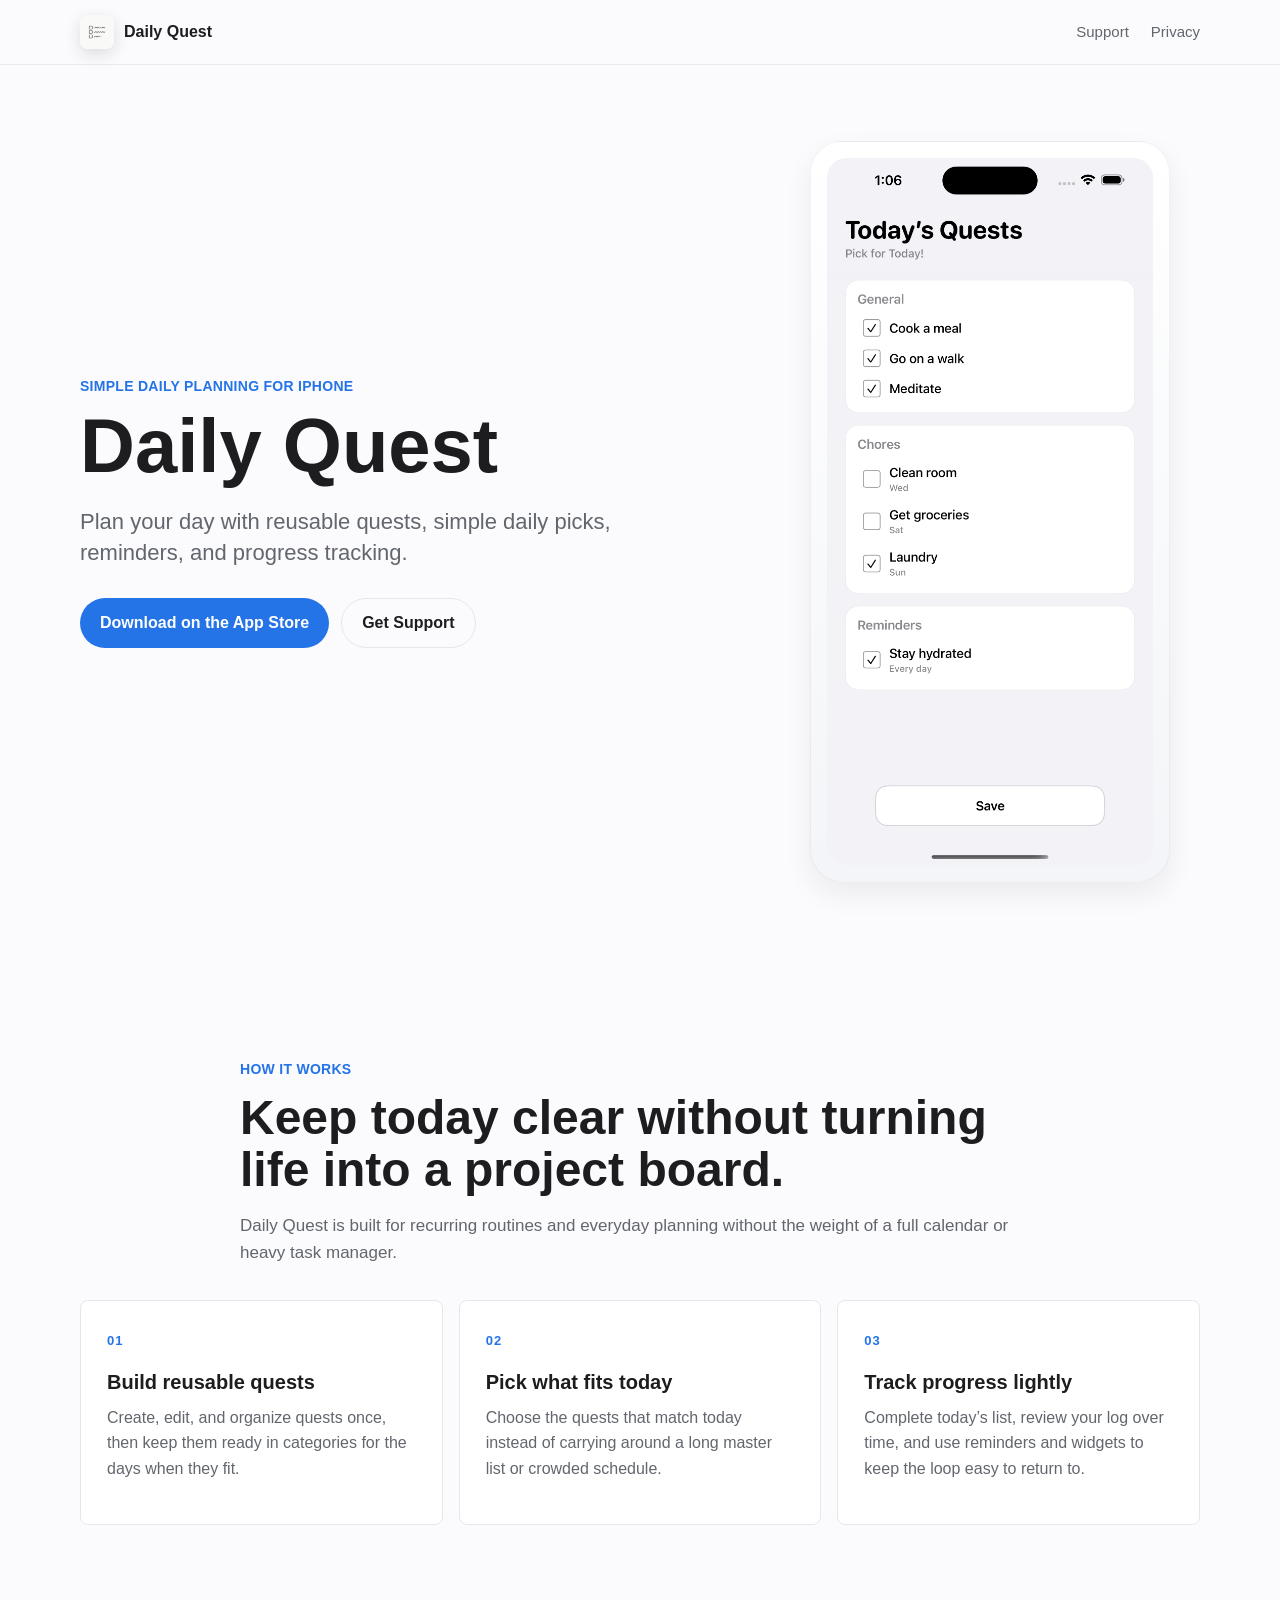
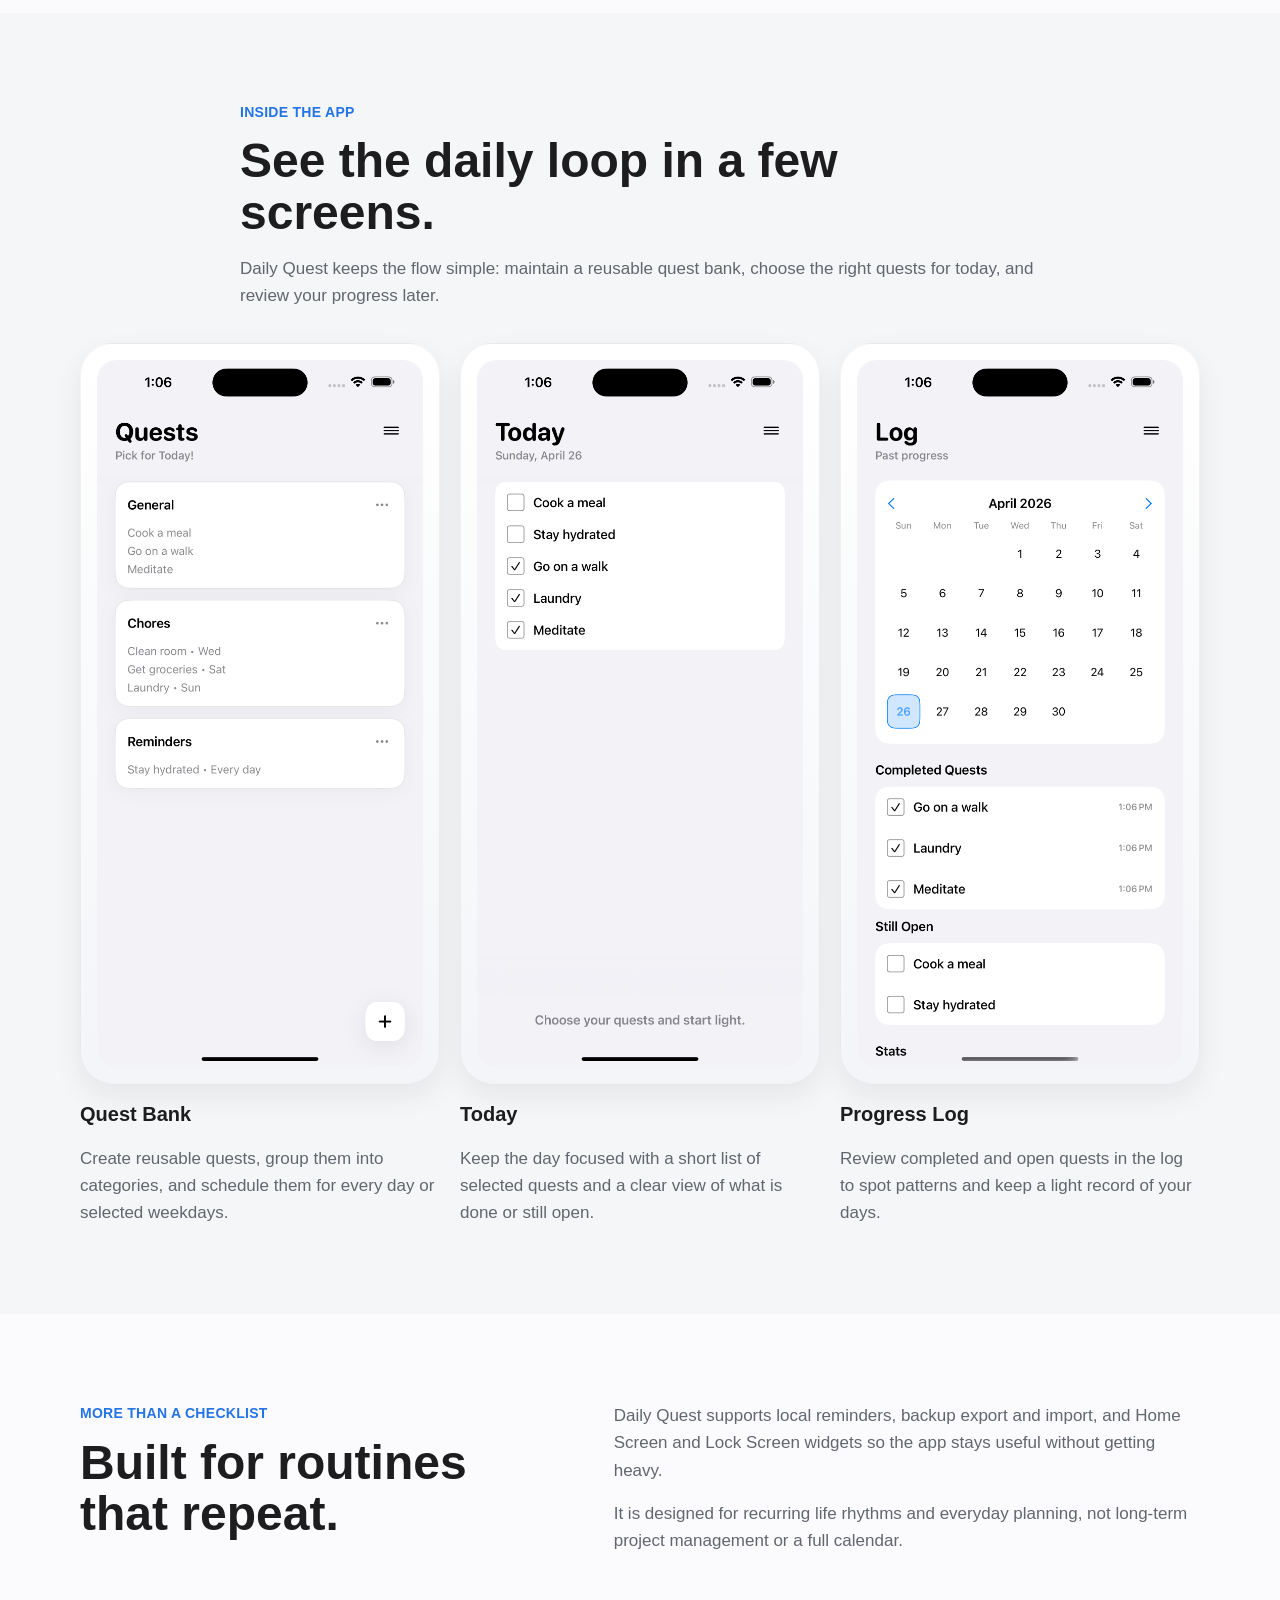
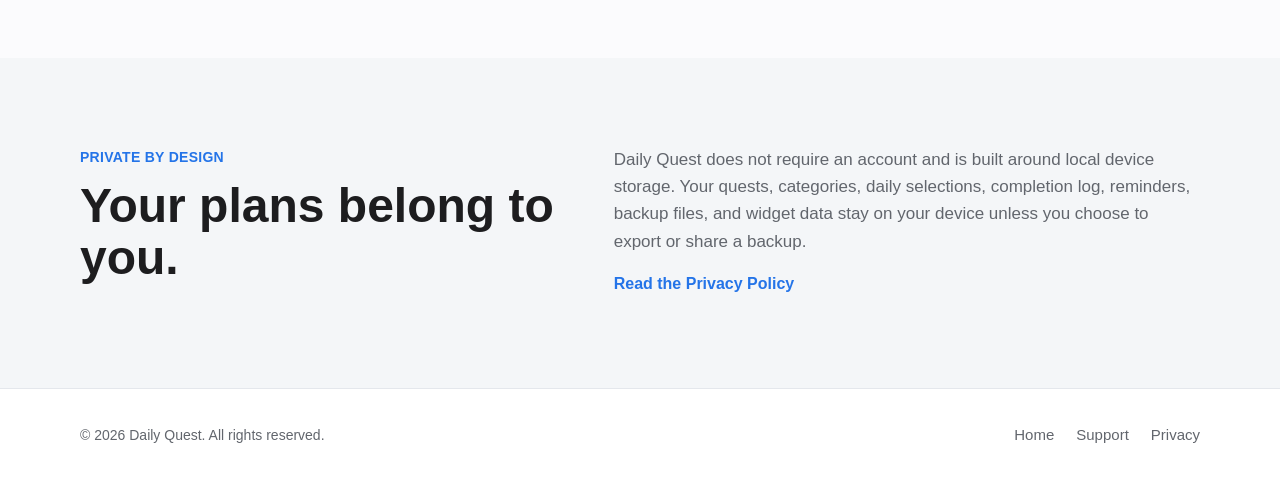
==== commit aa38047e: "Update index.html" ====
--- a/index.html
+++ b/index.html
@@ -30,8 +30,7 @@
                 <h1>Daily Quest</h1>
                 <p class="hero-subtitle">Plan your day with reusable quests, simple daily picks, reminders, and progress tracking.</p>
                 <div class="hero-actions">
-                    <!-- Replace the App Store button link with your App Store URL when your listing is ready. -->
-                    <a class="button button-primary" href="#" aria-label="App Store link placeholder">App Store link coming soon</a>
+                    <a class="button button-primary" href="https://apps.apple.com/us/app/daily-quest-day-planner/id6763805107" aria-label="Download Daily Quest on the App Store">Download on the App Store</a>
                     <a class="button button-secondary" href="support.html">Get Support</a>
                 </div>
             </div>
